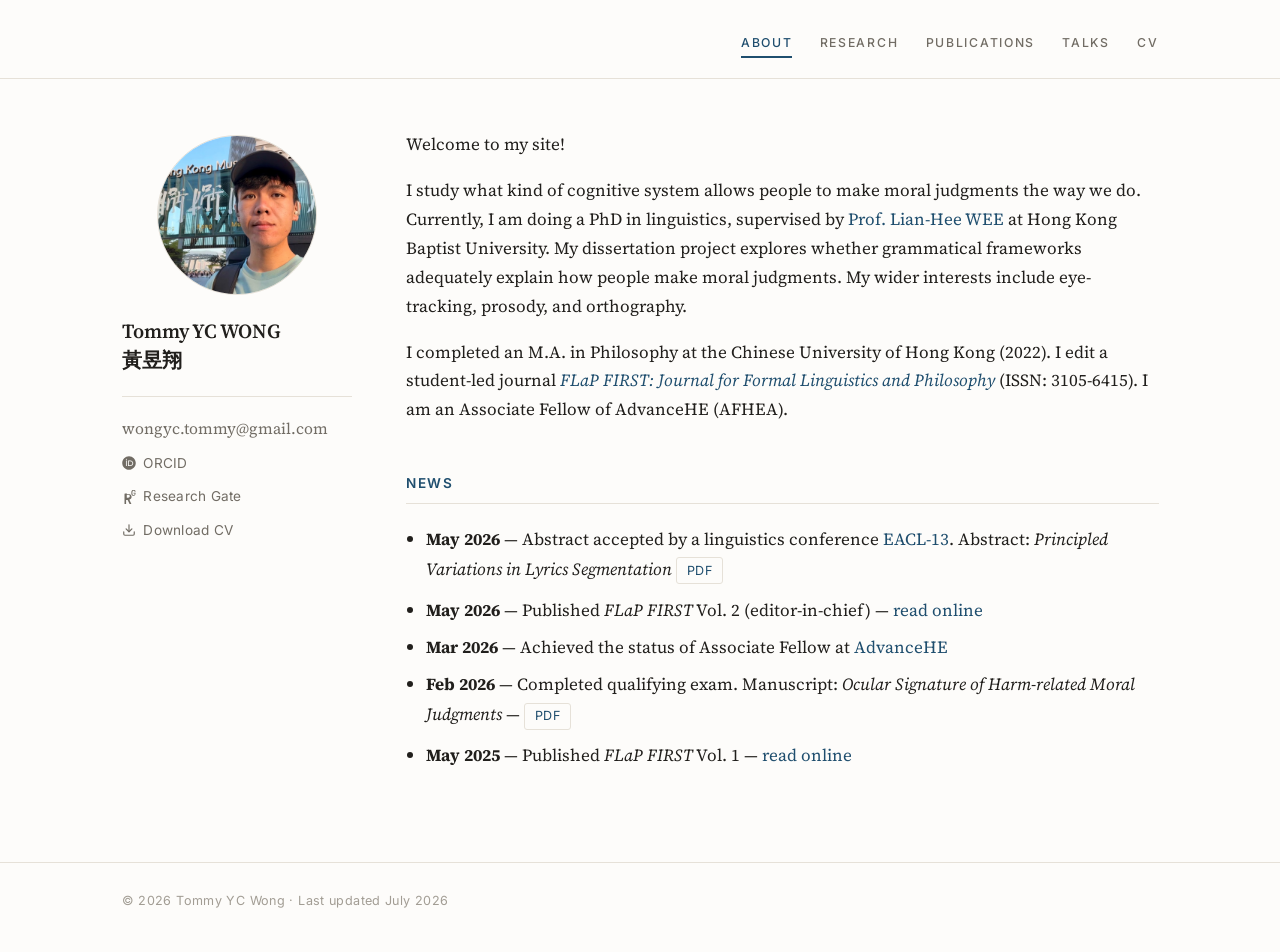
==== index.html @ 38808002 "Add files via upload" ====
<!DOCTYPE html>
<html lang="en">
<head>
  <meta charset="UTF-8">
  <meta name="viewport" content="width=device-width, initial-scale=1.0">
  <title>Tommy YC Wong — Linguistics, Hong Kong Baptist University</title>
  <meta name="description" content="Tommy YC Wong (黃昱翔) is a PhD student in linguistics at Hong Kong Baptist University, working on the linguistics–ethics interface, eye-tracking, prosody, and orthography.">
  <meta name="author" content="Tommy YC Wong">
  <link rel="canonical" href="https://wongyc.github.io/">
  <meta property="og:type" content="profile">
  <meta property="og:title" content="Tommy YC Wong — Linguistics, Hong Kong Baptist University">
  <meta property="og:description" content="Tommy YC Wong (黃昱翔) is a PhD student in linguistics at Hong Kong Baptist University, working on the linguistics–ethics interface, eye-tracking, prosody, and orthography.">
  <meta property="og:url" content="https://wongyc.github.io/">
  <meta property="og:image" content="https://wongyc.github.io/images/profile.jpg">
  <meta name="twitter:card" content="summary">
  <link rel="preconnect" href="https://fonts.googleapis.com">
  <link rel="preconnect" href="https://fonts.gstatic.com" crossorigin>
  <link href="https://fonts.googleapis.com/css2?family=Source+Serif+4:ital,opsz,wght@0,8..60,400..700;1,8..60,400..700&family=Inter:wght@400;500;600&display=swap" rel="stylesheet">
  <link rel="stylesheet" href="css/style.css?v=6">
  <link rel="icon" href="data:image/svg+xml,<svg xmlns='http://www.w3.org/2000/svg' viewBox='0 0 100 100'><rect width='100' height='100' rx='14' fill='%231f4e6e'/><text x='50' y='68' font-size='52' font-family='Georgia,serif' fill='white' text-anchor='middle'>W</text></svg>">
  <script type="application/ld+json">
  {
    "@context": "https://schema.org",
    "@type": "Person",
    "name": "Tommy YC Wong",
    "alternateName": "黃昱翔",
    "url": "https://wongyc.github.io/",
    "image": "https://wongyc.github.io/images/profile.jpg",
    "jobTitle": "PhD Student in Linguistics",
    "affiliation": {"@type": "Organization", "name": "Hong Kong Baptist University"},
    "identifier": "https://orcid.org/0009-0008-2769-3536",
    "sameAs": ["https://orcid.org/0009-0008-2769-3536"]
  }
  </script>
</head>
<body>

<header>
  <div class="container header-inner">
    <nav><ul>
      <li><a href="./" class="active">About</a></li>
      <li><a href="research/">Research</a></li>
      <li><a href="publications/">Publications</a></li>
      <li><a href="talks/">Talks</a></li>
      <li><a href="cv/">CV</a></li>
    </ul></nav>
  </div>
</header>

<main>
  <div class="container layout">
    <aside id="profile">
<img class="portrait" src="images/profile.jpg" alt="Portrait of Tommy YC Wong">
<p><strong>Tommy YC WONG</strong><br />
<strong>黃昱翔</strong></p>
<ul>
<li>wongyc.tommy@gmail.com</li>
<li><a href="https://orcid.org/0009-0008-2769-3536" target="_blank" rel="noopener noreferrer">ORCID</a></li>
<li><a href="https://www.researchgate.net/profile/Tommy-Wong-18?ev=hdr_xprf" target="_blank" rel="noopener noreferrer">Research Gate</a></li>
<li><a href="files/wong-cv.pdf">Download CV</a></li>
</ul>
    </aside>
    <div id="content">
<p>Welcome to my site! </p>
<p>I study what kind of cognitive system allows people to make moral judgments the way we do. Currently, I am doing a PhD in linguistics, supervised by <a href="https://eng.hkbu.edu.hk/en/people/academic-staff/wee-lian-hee.html" target="_blank" rel="noopener noreferrer">Prof. Lian-Hee WEE</a> at Hong Kong Baptist University. My dissertation project explores whether grammatical frameworks adequately explain how people make moral judgments. My wider interests include eye-tracking, prosody, and orthography.</p>
<p>I completed an M.A. in Philosophy at the Chinese University of Hong Kong (2022). I edit a student-led journal <a href="https://flapfirstjournal.wordpress.com/" target="_blank" rel="noopener noreferrer"><em>FLaP FIRST: Journal for Formal Linguistics and Philosophy</em></a> (ISSN: 3105-6415). I am an Associate Fellow of AdvanceHE (AFHEA).</p>
<h2>News</h2>
<ul>
<li><strong>May 2026</strong> — Abstract accepted by a linguistics conference <a href="https://eacl-13.sciencesconf.org/" target="_blank" rel="noopener noreferrer">EACL-13</a>. Abstract: <em>Principled Variations in Lyrics Segmentation</em> <a href="files/eacl-abstract.pdf">PDF</a></li>
<li><strong>May 2026</strong> — Published <em>FLaP FIRST</em> Vol. 2 (editor-in-chief) — <a href="https://flapfirstjournal.wordpress.com/issues/" target="_blank" rel="noopener noreferrer">read online</a></li>
<li><strong>Mar 2026</strong> — Achieved the status of Associate Fellow at <a href="https://advance-he.ac.uk/" target="_blank" rel="noopener noreferrer">AdvanceHE</a></li>
<li><strong>Feb 2026</strong> — Completed qualifying exam. Manuscript: <em>Ocular Signature of Harm-related Moral Judgments</em>  — <a href="files/crp-20260114.pdf">PDF</a></li>
<li><strong>May 2025</strong> — Published <em>FLaP FIRST</em>  Vol. 1 — <a href="https://flapfirstjournal.wordpress.com/issues/" target="_blank" rel="noopener noreferrer">read online</a></li>
</ul>
    </div>
  </div>
</main>

<footer>
  <div class="container">
    © 2026 Tommy YC Wong · Last updated July 2026
  </div>
</footer>

</body>
</html>
---- css/style.css ----
:root {
  --bg: #fdfcfa;
  --ink: #211f1c;
  --muted: #716c64;
  --faint: #a29d94;
  --accent: #1f4e6e;        /* deep scholarly blue */
  --accent-hover: #2f6b93;
  --rule: #e6e1d8;
  --card: #f6f4ef;
  --serif: "Source Serif 4", "Iowan Old Style", Georgia, "Times New Roman", serif;
  --sans: "Inter", -apple-system, "Helvetica Neue", Arial, sans-serif;
}

* { margin: 0; padding: 0; box-sizing: border-box; }

html { font-size: 17px; }

body {
  font-family: var(--serif);
  background: var(--bg);
  color: var(--ink);
  line-height: 1.7;
  -webkit-font-smoothing: antialiased;
}

.container {
  max-width: 64rem;
  margin: 0 auto;
  padding: 0 1.5rem;
}

/* two columns: profile sidebar + content */
.layout {
  display: grid;
  grid-template-columns: 230px minmax(0, 46rem);
  gap: 3.2rem;
}

/* ---------- Header / navigation ---------- */

header {
  border-bottom: 1px solid var(--rule);
  background: var(--bg);
}

.header-inner {
  display: flex;
  align-items: baseline;
  justify-content: flex-end;
  flex-wrap: wrap;
  gap: 0.75rem;
  /* block-only, so .container's side padding still applies and the nav's
     right edge lines up with the content column and the footer */
  padding-top: 1.6rem;
  padding-bottom: 1.3rem;
}

nav ul {
  display: flex;
  gap: 1.6rem;
  list-style: none;
}

nav a {
  font-family: var(--sans);
  font-size: 0.72rem;
  font-weight: 500;
  letter-spacing: 0.14em;
  text-transform: uppercase;
  color: var(--muted);
  text-decoration: none;
  padding-bottom: 0.35rem;
  border-bottom: 2px solid transparent;
  transition: color 0.15s ease;
}

nav a:hover { color: var(--ink); }

nav a.active {
  color: var(--accent);
  border-bottom-color: var(--accent);
}

/* ---------- Main content (rendered markdown) ---------- */

main { padding: 3rem 0 4rem; }

#content h1 {
  font-size: 1.9rem;
  font-weight: 600;
  line-height: 1.25;
  letter-spacing: -0.01em;
  margin-bottom: 1.2rem;
}

#content .subtitle {
  font-size: 1.05rem;
  color: var(--muted);
  font-style: italic;
  margin: -0.8rem 0 1.4rem;
}

#content h2 {
  font-family: var(--sans);
  font-size: 0.8rem;
  font-weight: 600;
  letter-spacing: 0.12em;
  text-transform: uppercase;
  color: var(--accent);
  margin: 2.8rem 0 1.2rem;
  padding-bottom: 0.5rem;
  border-bottom: 1px solid var(--rule);
}

#content h2:first-child { margin-top: 0; }

#content h3 {
  font-size: 1.1rem;
  font-weight: 600;
  margin: 2rem 0 0.4rem;
}

#content p { margin-bottom: 1rem; }

/* keyword lines: an italic-only paragraph right after a project title */
#content h3 + p em {
  font-family: var(--sans);
  font-style: normal;
  font-size: 0.72rem;
  letter-spacing: 0.08em;
  text-transform: uppercase;
  color: var(--faint);
}

#content ul, #content ol {
  margin: 0 0 1.4rem 1.2rem;
}

#content li { margin-bottom: 0.5rem; }

#content code {
  font-size: 0.85em;
  background: var(--card);
  padding: 0.1em 0.35em;
  border-radius: 3px;
}

a {
  color: var(--accent);
  text-decoration: none;
  border-bottom: 1px solid transparent;
  transition: border-color 0.15s ease, color 0.15s ease;
}

a:hover {
  color: var(--accent-hover);
  border-bottom-color: var(--accent-hover);
}

.muted { color: var(--muted); }
.small { font-size: 0.88rem; }

/* ---------- Profile sidebar (rendered from "# Profile") ---------- */

#profile {
  position: sticky;
  top: 2.5rem;
  align-self: start;
  font-size: 0.92rem;
  color: var(--muted);
  line-height: 1.55;
}

#profile img.portrait {
  display: block;
  width: 160px;
  height: 160px;
  margin: 0.3rem auto 1.3rem;
  border-radius: 50%;
  object-fit: cover;
  border: 1px solid var(--rule);
}

#profile p { margin-bottom: 0.6rem; }

#profile strong {
  font-family: var(--serif);
  font-size: 1.18rem;
  font-weight: 600;
  color: var(--ink);
  line-height: 1.45;
}

#profile ul {
  list-style: none;
  margin: 1.2rem 0 0;
  padding: 1.2rem 0 0;
  border-top: 1px solid var(--rule);
}

#profile li { margin-bottom: 0.55rem; }

#profile a {
  font-family: var(--sans);
  font-size: 0.8rem;
  letter-spacing: 0.02em;
  color: var(--muted);
}

#profile a:hover { color: var(--accent-hover); }

/* icons chosen by where the link points */
#profile a::before {
  content: "";
  display: inline-block;
  width: 1.05em;
  height: 1.05em;
  margin-right: 0.55em;
  vertical-align: -0.18em;
  background-color: currentColor;
  -webkit-mask: var(--icon) no-repeat center / contain;
          mask: var(--icon) no-repeat center / contain;
}

#profile a {
  --icon: url("data:image/svg+xml;utf8,%3Csvg xmlns='http://www.w3.org/2000/svg' viewBox='0 0 24 24' fill='none' stroke='black' stroke-width='2' stroke-linecap='round' stroke-linejoin='round'%3E%3Cpath d='M10 13a5 5 0 0 0 7.54.54l3-3a5 5 0 0 0-7.07-7.07l-1.72 1.71'/%3E%3Cpath d='M14 11a5 5 0 0 0-7.54-.54l-3 3a5 5 0 0 0 7.07 7.07l1.71-1.71'/%3E%3C/svg%3E");
}

#profile a[href^="mailto:"] {
  --icon: url("data:image/svg+xml;utf8,%3Csvg xmlns='http://www.w3.org/2000/svg' viewBox='0 0 24 24' fill='none' stroke='black' stroke-width='2' stroke-linecap='round' stroke-linejoin='round'%3E%3Crect x='2' y='4' width='20' height='16' rx='2'/%3E%3Cpath d='m22 7-10 5L2 7'/%3E%3C/svg%3E");
}

#profile a[href*="scholar"] {
  --icon: url("data:image/svg+xml;utf8,%3Csvg xmlns='http://www.w3.org/2000/svg' viewBox='0 0 24 24' fill='none' stroke='black' stroke-width='2' stroke-linecap='round' stroke-linejoin='round'%3E%3Cpath d='M21.42 10.92a1 1 0 0 0-.02-1.84L12.83 5.18a2 2 0 0 0-1.66 0L2.6 9.08a1 1 0 0 0 0 1.83l8.57 3.91a2 2 0 0 0 1.66 0z'/%3E%3Cpath d='M22 10v6'/%3E%3Cpath d='M6 12.5V16a6 3 0 0 0 12 0v-3.5'/%3E%3C/svg%3E");
}

#profile a[href*="orcid"] {
  --icon: url("data:image/svg+xml;utf8,%3Csvg xmlns='http://www.w3.org/2000/svg' viewBox='0 0 512 512'%3E%3Cpath d='M294.75 188.19h-45.92V342h47.47c67.62 0 83.12-51.34 83.12-76.91 0-41.64-26.54-76.9-84.67-76.9zM256 8C119 8 8 119 8 256s111 248 248 248 248-111 248-248S393 8 256 8zm-80.79 360.76h-29.84v-207.5h29.84zm-14.92-231.14a19.57 19.57 0 1 1 19.57-19.57 19.64 19.64 0 0 1-19.57 19.57zM300 369h-81V161.26h80.6c76.73 0 110.44 54.83 110.44 103.85C410 318.39 368.38 369 300 369z'/%3E%3C/svg%3E");
}

#profile a[href*="researchgate"] {
  --icon: url("data:image/svg+xml;utf8,%3Csvg xmlns='http://www.w3.org/2000/svg' viewBox='0 0 24 24'%3E%3Cpath d='M19.586 0c-.818 0-1.508.19-2.073.565-.563.377-.97.936-1.213 1.68a3.193 3.193 0 0 0-.112.437 8.365 8.365 0 0 0-.078.53 9 9 0 0 0-.05.727c-.01.282-.013.621-.013 1.016a31.121 31.121 0 0 0 .014 1.017 9 9 0 0 0 .05.727 7.946 7.946 0 0 0 .076.53h-.001a3.121 3.121 0 0 0 .112.437c.243.743.65 1.303 1.214 1.68.565.376 1.256.564 2.073.564.786 0 1.464-.186 2.037-.556.572-.373.994-.928 1.273-1.67.114-.28.193-.582.238-.905.045-.324.067-.71.067-1.147v-.762c0-.045-.015-.083-.045-.113a.15.15 0 0 0-.111-.044h-3.15a.15.15 0 0 0-.11.044.152.152 0 0 0-.046.113v.925c0 .045.016.083.046.113a.15.15 0 0 0 .11.044h1.83v.474c0 .293-.023.552-.067.777a1.76 1.76 0 0 1-.223.615c-.163.263-.379.457-.646.583a2.104 2.104 0 0 1-.917.19c-.37 0-.691-.06-.965-.18a1.61 1.61 0 0 1-.647-.539 1.935 1.935 0 0 1-.24-.475 3.113 3.113 0 0 1-.135-.6 6.226 6.226 0 0 1-.058-.786c-.01-.293-.013-.63-.013-1.014a25.03 25.03 0 0 1 .013-1.006c.008-.288.028-.55.058-.784.03-.235.075-.436.135-.601.06-.166.14-.323.24-.474.164-.24.38-.42.647-.54.274-.12.594-.18.965-.18.409 0 .765.104 1.07.315.304.21.514.5.63.87.024.077.06.13.111.157.05.028.11.041.18.041h1.242c.052 0 .096-.017.132-.05a.144.144 0 0 0 .045-.128 3.202 3.202 0 0 0-.36-1.148 3.244 3.244 0 0 0-.727-.907 3.325 3.325 0 0 0-1.043-.598A3.788 3.788 0 0 0 19.586 0zM8.217 5.836c-1.108 0-2.098.026-2.856.086-.35.03-.616.18-.8.45-.185.27-.28.588-.28.954v16.567c0 .21.07.39.211.54.14.15.31.225.51.225h1.29c.2 0 .37-.075.51-.225.14-.15.21-.33.21-.54v-6.652c0-.077.02-.116.06-.116h2.174c.3 0 .53.15.69.45l3.006 6.263c.09.18.226.315.406.405.18.09.375.135.585.135h1.44c.24 0 .42-.09.54-.27.12-.18.12-.39 0-.63l-3.006-6.533c-.09-.18-.12-.315-.09-.405.03-.09.12-.164.27-.225 1.13-.412 1.97-1.02 2.52-1.826.55-.806.825-1.784.825-2.934 0-1.5-.48-2.67-1.44-3.51-.96-.84-2.28-1.26-3.96-1.26h-2.4zm.045 2.1h2.219c.9 0 1.59.223 2.07.668.48.445.72 1.084.72 1.918 0 .834-.24 1.472-.72 1.916-.48.445-1.17.667-2.07.667H8.262c-.04 0-.06-.038-.06-.115V8.05c0-.076.02-.114.06-.114z'/%3E%3C/svg%3E");
}

#profile a[href*="github"] {
  --icon: url("data:image/svg+xml;utf8,%3Csvg xmlns='http://www.w3.org/2000/svg' viewBox='0 0 24 24' fill='none' stroke='black' stroke-width='2' stroke-linecap='round' stroke-linejoin='round'%3E%3Cpath d='M15 22v-4a4.8 4.8 0 0 0-1-3.5c3 0 6-2 6-5.5.08-1.25-.27-2.48-1-3.5.28-1.15.28-2.35 0-3.5 0 0-1 0-3 1.5-2.64-.5-5.36-.5-8 0C6 2 5 2 5 2c-.3 1.15-.3 2.35 0 3.5a5.4 5.4 0 0 0-1 3.5c0 3.5 3 5.5 6 5.5-.39.49-.68 1.05-.85 1.65-.17.6-.22 1.23-.15 1.85v4'/%3E%3Cpath d='M9 18c-4.51 2-5-2-7-2'/%3E%3C/svg%3E");
}

#profile a[href*="files/"] {
  --icon: url("data:image/svg+xml;utf8,%3Csvg xmlns='http://www.w3.org/2000/svg' viewBox='0 0 24 24' fill='none' stroke='black' stroke-width='2' stroke-linecap='round' stroke-linejoin='round'%3E%3Cpath d='M21 15v4a2 2 0 0 1-2 2H5a2 2 0 0 1-2-2v-4'/%3E%3Cpolyline points='7 10 12 15 17 10'/%3E%3Cline x1='12' x2='12' y1='15' y2='3'/%3E%3C/svg%3E");
}

/* ---------- Portrait (About tab) ---------- */

#content img.portrait {
  float: right;
  width: 150px;
  height: 150px;
  border-radius: 50%;
  object-fit: cover;
  border: 1px solid var(--rule);
  margin: 0.3rem 0 1.2rem 2rem;
}

#content img { max-width: 100%; }

/* ---------- Cards: publications & talks (markdown blockquotes) ---------- */

#content blockquote {
  margin: 0 0 1.6rem;
  padding-left: 1.1rem;
  border-left: 2px solid var(--rule);
}

#content blockquote p { margin-bottom: 0.15rem; }

#content blockquote em { color: var(--muted); }

/* ---------- Download buttons: any link into files/ ---------- */

#content a[href*="files/"],
#content blockquote a {
  display: inline-block;
  font-family: var(--sans);
  font-size: 0.74rem;
  letter-spacing: 0.06em;
  text-transform: uppercase;
  margin: 0.2rem 0.35rem 0.2rem 0;
  padding: 0.1rem 0.55rem;
  border: 1px solid var(--rule);
  border-radius: 3px;
  color: var(--accent);
}

#content a[href*="files/"]:hover,
#content blockquote a:hover {
  border-color: var(--accent);
  background: var(--card);
}

/* ---------- Footer ---------- */

footer {
  border-top: 1px solid var(--rule);
  padding: 1.6rem 0 2.4rem;
  font-family: var(--sans);
  font-size: 0.74rem;
  color: var(--faint);
  letter-spacing: 0.03em;
}

/* ---------- Mobile ---------- */

@media (max-width: 860px) {
  .layout { grid-template-columns: 1fr; gap: 2.2rem; }
  #profile {
    position: static;
    text-align: center;
    padding-bottom: 1.8rem;
    border-bottom: 1px solid var(--rule);
  }
  #profile img.portrait { width: 130px; height: 130px; }
  #profile ul {
    display: flex;
    flex-wrap: wrap;
    justify-content: center;
    gap: 0.4rem 1.4rem;
  }
  #profile li { margin-bottom: 0; }
}

@media (max-width: 640px) {
  html { font-size: 16px; }

  #content img.portrait {
    float: none;
    display: block;
    width: 120px;
    height: 120px;
    margin: 0 0 1.4rem;
  }

  /* nav docks to the bottom of the screen */
  /* nothing left in the header bar: collapse it, but keep the (fixed) nav
     rendered — display:none on the header would hide that too */
  header { border-bottom: none; }
  .header-inner { padding: 0; }
  main { padding-top: 1.8rem; }

  header nav {
    position: fixed;
    left: 0;
    right: 0;
    bottom: 0;
    z-index: 50;
    background: var(--bg);
    border-top: 1px solid var(--rule);
    box-shadow: 0 -1px 14px rgba(0, 0, 0, 0.05);
    padding: 0.55rem 0.4rem;
    padding-bottom: calc(0.55rem + env(safe-area-inset-bottom));
  }

  nav ul {
    flex-wrap: nowrap;
    gap: 0;
    justify-content: space-between;
  }

  nav li { flex: 1 1 0; min-width: 0; }

  nav a {
    display: block;
    text-align: center;
    font-size: 0.69rem;
    letter-spacing: 0.05em;
    padding: 0 0.1rem 0.3rem;
  }

  /* keep the fixed bar from covering the end of the page */
  main { padding-bottom: 2rem; }
  footer { padding-bottom: calc(4.2rem + env(safe-area-inset-bottom)); }

  /* compact profile: photo beside name + links */
  #profile {
    display: grid;
    grid-template-columns: auto minmax(0, 1fr);
    column-gap: 1rem;
    align-items: start;
    text-align: left;
    padding-bottom: 1.3rem;
  }

  #profile img.portrait {
    grid-column: 1;
    grid-row: 1 / span 2;
    width: 92px;
    height: 92px;
    margin: 0.15rem 0 0;
  }

  #profile p {
    grid-column: 2;
    grid-row: 1;
    margin: 0;
  }

  #profile strong { font-size: 1.05rem; line-height: 1.3; }

  #profile ul {
    grid-column: 2;
    grid-row: 2;
    display: block;
    margin: 0.45rem 0 0;
    padding: 0.45rem 0 0;
  }

  #profile li { margin-bottom: 0.22rem; line-height: 1.35; }

  #profile a { font-size: 0.76rem; }

  #profile a::before { margin-right: 0.45em; }
}
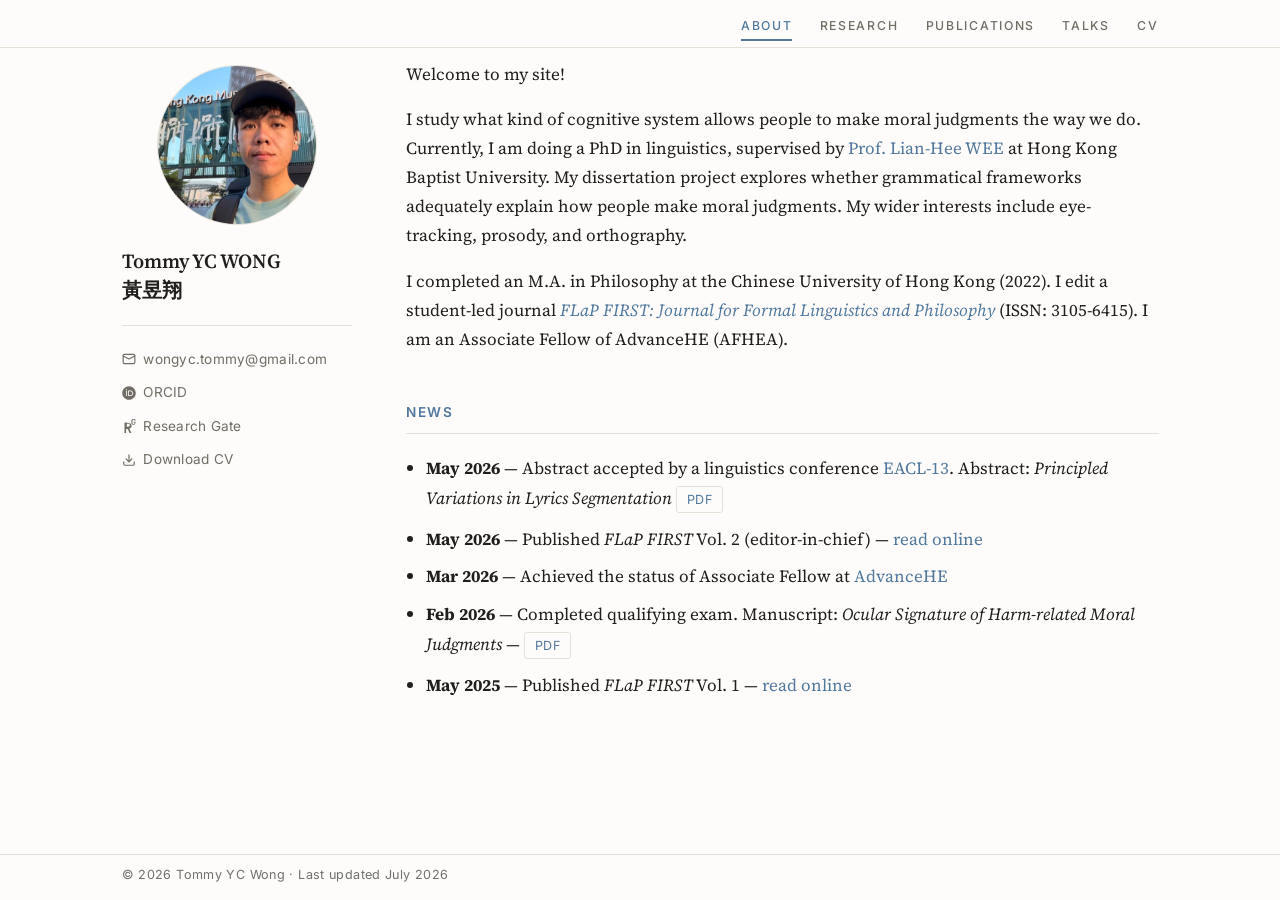
==== commit 3380ea63: "Add files via upload" ====
--- a/index.html
+++ b/index.html
@@ -6,17 +6,17 @@
   <title>Tommy YC Wong — Linguistics, Hong Kong Baptist University</title>
   <meta name="description" content="Tommy YC Wong (黃昱翔) is a PhD student in linguistics at Hong Kong Baptist University, working on the linguistics–ethics interface, eye-tracking, prosody, and orthography.">
   <meta name="author" content="Tommy YC Wong">
-  <link rel="canonical" href="https://wongyc.github.io/">
+  <link rel="canonical" href="https://wongyc-tommy.github.io/">
   <meta property="og:type" content="profile">
   <meta property="og:title" content="Tommy YC Wong — Linguistics, Hong Kong Baptist University">
   <meta property="og:description" content="Tommy YC Wong (黃昱翔) is a PhD student in linguistics at Hong Kong Baptist University, working on the linguistics–ethics interface, eye-tracking, prosody, and orthography.">
-  <meta property="og:url" content="https://wongyc.github.io/">
-  <meta property="og:image" content="https://wongyc.github.io/images/profile.jpg">
+  <meta property="og:url" content="https://wongyc-tommy.github.io/">
+  <meta property="og:image" content="https://wongyc-tommy.github.io/images/profile.jpg">
   <meta name="twitter:card" content="summary">
   <link rel="preconnect" href="https://fonts.googleapis.com">
   <link rel="preconnect" href="https://fonts.gstatic.com" crossorigin>
   <link href="https://fonts.googleapis.com/css2?family=Source+Serif+4:ital,opsz,wght@0,8..60,400..700;1,8..60,400..700&family=Inter:wght@400;500;600&display=swap" rel="stylesheet">
-  <link rel="stylesheet" href="css/style.css?v=6">
+  <link rel="stylesheet" href="css/style.css?v=10">
   <link rel="icon" href="data:image/svg+xml,<svg xmlns='http://www.w3.org/2000/svg' viewBox='0 0 100 100'><rect width='100' height='100' rx='14' fill='%231f4e6e'/><text x='50' y='68' font-size='52' font-family='Georgia,serif' fill='white' text-anchor='middle'>W</text></svg>">
   <script type="application/ld+json">
   {
@@ -24,8 +24,8 @@
     "@type": "Person",
     "name": "Tommy YC Wong",
     "alternateName": "黃昱翔",
-    "url": "https://wongyc.github.io/",
-    "image": "https://wongyc.github.io/images/profile.jpg",
+    "url": "https://wongyc-tommy.github.io/",
+    "image": "https://wongyc-tommy.github.io/images/profile.jpg",
     "jobTitle": "PhD Student in Linguistics",
     "affiliation": {"@type": "Organization", "name": "Hong Kong Baptist University"},
     "identifier": "https://orcid.org/0009-0008-2769-3536",
@@ -43,7 +43,8 @@
       <li><a href="publications/">Publications</a></li>
       <li><a href="talks/">Talks</a></li>
       <li><a href="cv/">CV</a></li>
-    </ul></nav>
+    </ul>
+    <p class="nav-footer">© 2026 Tommy YC Wong · Last updated July 2026</p></nav>
   </div>
 </header>
 
@@ -54,7 +55,7 @@
 <p><strong>Tommy YC WONG</strong><br />
 <strong>黃昱翔</strong></p>
 <ul>
-<li>wongyc.tommy@gmail.com</li>
+<li><a href="mailto:wongyc.tommy@gmail.com">wongyc.tommy@gmail.com</a></li>
 <li><a href="https://orcid.org/0009-0008-2769-3536" target="_blank" rel="noopener noreferrer">ORCID</a></li>
 <li><a href="https://www.researchgate.net/profile/Tommy-Wong-18?ev=hdr_xprf" target="_blank" rel="noopener noreferrer">Research Gate</a></li>
 <li><a href="files/wong-cv.pdf">Download CV</a></li>
--- a/css/style.css
+++ b/css/style.css
@@ -2,11 +2,12 @@
   --bg: #fdfcfa;
   --ink: #211f1c;
   --muted: #716c64;
-  --faint: #a29d94;
-  --accent: #1f4e6e;        /* deep scholarly blue */
+  --faint: #707070;
+  --accent: #52789e;        /* deep scholarly blue */
   --accent-hover: #2f6b93;
   --rule: #e6e1d8;
   --card: #f6f4ef;
+  --pill: #eef2f6;          /* active nav-tab background */
   --serif: "Source Serif 4", "Iowan Old Style", Georgia, "Times New Roman", serif;
   --sans: "Inter", -apple-system, "Helvetica Neue", Arial, sans-serif;
 }
@@ -41,6 +42,11 @@
 header {
   border-bottom: 1px solid var(--rule);
   background: var(--bg);
+  position: fixed;
+  top: 0;
+  left: 0;
+  right: 0;
+  z-index: 100;
 }
 
 .header-inner {
@@ -51,8 +57,8 @@
   gap: 0.75rem;
   /* block-only, so .container's side padding still applies and the nav's
      right edge lines up with the content column and the footer */
-  padding-top: 1.6rem;
-  padding-bottom: 1.3rem;
+  padding-top: 0.6rem;
+  padding-bottom: 0.48rem;
 }
 
 nav ul {
@@ -81,9 +87,12 @@
   border-bottom-color: var(--accent);
 }
 
+/* duplicated into the bottom nav bar on narrow screens only; see max-width: 640px */
+.nav-footer { display: none; }
+
 /* ---------- Main content (rendered markdown) ---------- */
 
-main { padding: 3rem 0 4rem; }
+main { padding: 3.5rem 0; }
 
 #content h1 {
   font-size: 1.9rem;
@@ -164,7 +173,7 @@
 
 #profile {
   position: sticky;
-  top: 2.5rem;
+  top: 3.5rem;
   align-self: start;
   font-size: 0.92rem;
   color: var(--muted);
@@ -264,7 +273,7 @@
 
 #content img { max-width: 100%; }
 
-/* ---------- Cards: publications & talks (markdown blockquotes) ---------- */
+/* ---------- Cards: publications &amp; talks (markdown blockquotes) ---------- */
 
 #content blockquote {
   margin: 0 0 1.6rem;
@@ -302,16 +311,28 @@
 
 footer {
   border-top: 1px solid var(--rule);
-  padding: 1.6rem 0 2.4rem;
+  padding: 0.55rem 0 0.87rem;
   font-family: var(--sans);
   font-size: 0.74rem;
   color: var(--faint);
   letter-spacing: 0.03em;
+  position: fixed;
+  bottom: 0;
+  left: 0;
+  right: 0;
+  z-index: 100;
+  background: var(--bg);
 }
 
 /* ---------- Mobile ---------- */
 
 @media (max-width: 860px) {
+  /* the fixed header/footer/profile are desktop-only: on narrow screens the
+     page returns to normal flow (the nav docks to the bottom at 640px) */
+  header { position: static; }
+  footer { position: static; }
+  main { padding: 3rem 0 4rem; }
+
   .layout { grid-template-columns: 1fr; gap: 2.2rem; }
   #profile {
     position: static;
@@ -356,29 +377,59 @@
     background: var(--bg);
     border-top: 1px solid var(--rule);
     box-shadow: 0 -1px 14px rgba(0, 0, 0, 0.05);
-    padding: 0.55rem 0.4rem;
-    padding-bottom: calc(0.55rem + env(safe-area-inset-bottom));
-  }
-
+    padding: 0.5rem 0.4rem;
+    padding-bottom: calc(0.5rem + env(safe-area-inset-bottom));
+  }
+
+  /* tabs hug their own label and sit centered as a group, so long labels
+     ("Publications") no longer crowd while short ones ("CV") float in space */
   nav ul {
     flex-wrap: nowrap;
-    gap: 0;
-    justify-content: space-between;
-  }
-
-  nav li { flex: 1 1 0; min-width: 0; }
+    gap: 0.25rem;
+    justify-content: center;
+  }
+
+  nav li { flex: 0 0 auto; min-width: 0; }
 
   nav a {
     display: block;
     text-align: center;
-    font-size: 0.69rem;
-    letter-spacing: 0.05em;
-    padding: 0 0.1rem 0.3rem;
+    font-size: 0.72rem;
+    font-weight: 500;
+    letter-spacing: 0.01em;
+    text-transform: none;
+    padding: 0.42rem 0.62rem;
+    border-radius: 9px;
+    border-bottom: none;
+  }
+
+  nav a:hover { color: var(--ink); }
+
+  /* active tab = soft filled pill (overrides the desktop underline) */
+  nav a.active {
+    color: var(--accent);
+    background: var(--pill);
+    font-weight: 600;
+    border-bottom-color: transparent;
+  }
+
+  /* footer text moves into the bottom nav bar; the standalone footer is redundant */
+  footer { display: none; }
+
+  .nav-footer {
+    display: block;
+    margin-top: 0.35rem;
+    padding-top: 0.4rem;
+    border-top: 1px solid var(--rule);
+    text-align: center;
+    font-family: var(--sans);
+    font-size: 0.66rem;
+    letter-spacing: 0.03em;
+    color: var(--faint);
   }
 
   /* keep the fixed bar from covering the end of the page */
-  main { padding-bottom: 2rem; }
-  footer { padding-bottom: calc(4.2rem + env(safe-area-inset-bottom)); }
+  main { padding-bottom: calc(4.9rem + env(safe-area-inset-bottom)); }
 
   /* compact profile: photo beside name + links */
   #profile {
